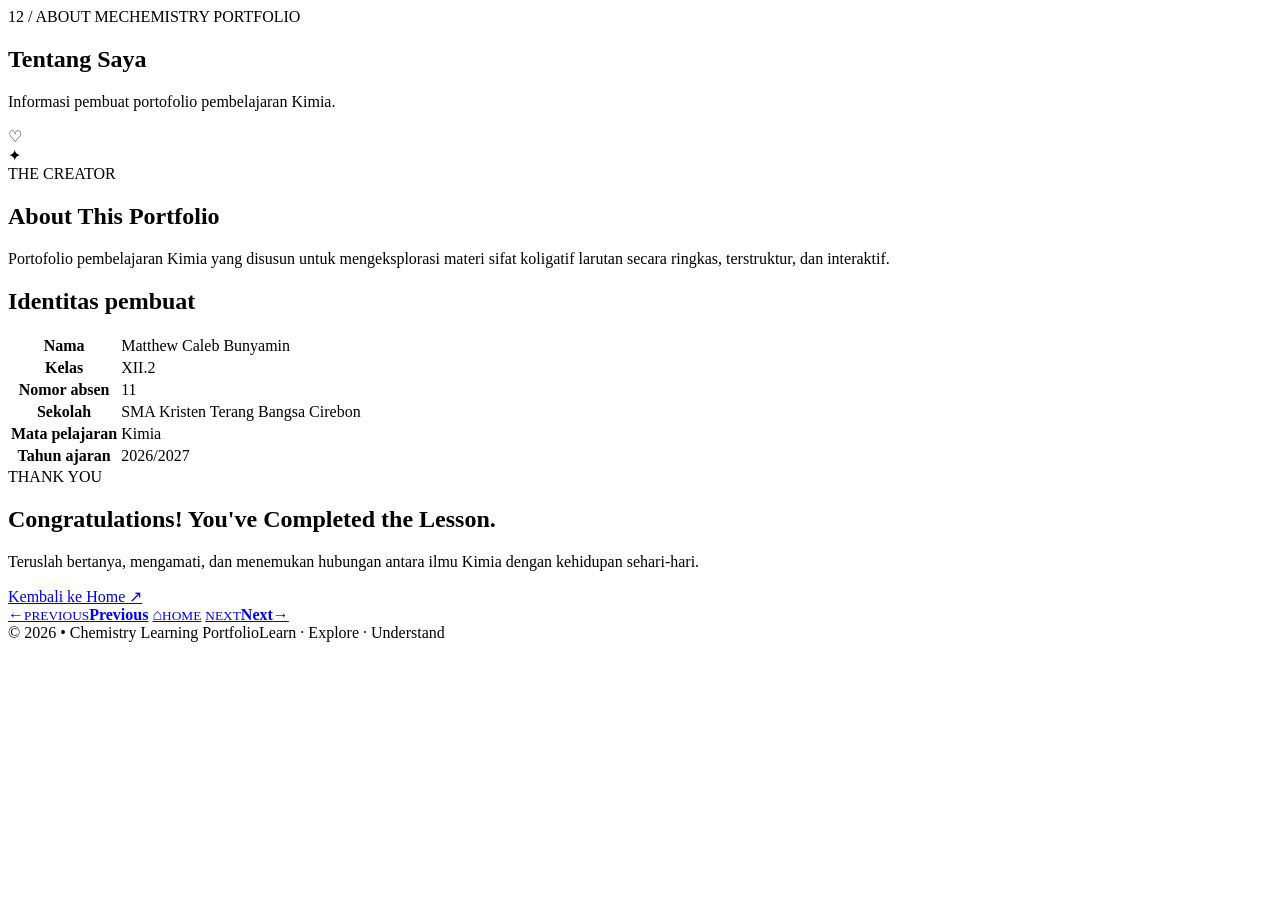
==== tentang-saya.html @ 9805ebd4 "Add files via upload" ====
<!DOCTYPE html>
<html lang="id">
<head>
<meta charset="UTF-8">
<meta name="viewport" content="width=device-width, initial-scale=1.0">
<meta name="description" content="Informasi pembuat portofolio pembelajaran Kimia.">
<title>Tentang Saya | Sifat Koligatif Larutan</title>
<link rel="preconnect" href="https://fonts.googleapis.com">
<link rel="preconnect" href="https://fonts.gstatic.com" crossorigin>
<link href="https://fonts.googleapis.com/css2?family=DM+Sans:wght@400;500;600;700&family=Manrope:wght@400;500;600;700;800&display=swap" rel="stylesheet">
<link rel="stylesheet" href="assets/style.css">
</head>
<body data-page="about">
<div id="site-header"></div>
<main class="page-shell">
  <aside class="sidebar" id="sidebar"></aside>
  <article class="main-panel">
    <div class="page-topline"><span>12 / ABOUT ME</span><span class="reading-time">CHEMISTRY PORTFOLIO</span></div>
    <header class="page-heading"><div><h1>Tentang Saya</h1><p>Informasi pembuat portofolio pembelajaran Kimia.</p></div><span class="heading-icon">♡</span></header>
    <div class="content-area">
<div class="about-hero"><div class="profile-mark">✦</div><span class="eyebrow">THE CREATOR</span><h2>About This Portfolio</h2><p>Portofolio pembelajaran Kimia yang disusun untuk mengeksplorasi materi sifat koligatif larutan secara ringkas, terstruktur, dan interaktif.</p></div>
<div class="section"><h2>Identitas pembuat</h2><div class="table-wrap"><table><tbody>
<tr><th>Nama</th><td>Matthew Caleb Bunyamin</td></tr>
<tr><th>Kelas</th><td>XII.2</td></tr>
<tr><th>Nomor absen</th><td>11</td></tr>
<tr><th>Sekolah</th><td>SMA Kristen Terang Bangsa Cirebon</td></tr>
<tr><th>Mata pelajaran</th><td>Kimia</td></tr>
<tr><th>Tahun ajaran</th><td>2026/2027</td></tr>
</tbody></table></div></div>
<div class="callout"><div><span class="eyebrow">THANK YOU</span><h2>Congratulations! You've Completed the Lesson.</h2><p>Teruslah bertanya, mengamati, dan menemukan hubungan antara ilmu Kimia dengan kehidupan sehari-hari.</p></div><a class="btn light" href="index.html">Kembali ke Home ↗</a></div>
</div>
    <nav class="page-navigation" aria-label="Navigasi halaman">
      <a class="nav-button previous" id="prev-link" href="#"><span>←</span><small>PREVIOUS</small><b id="prev-title">Previous</b></a>
      <a class="nav-home" href="index.html"><span>⌂</span><small>HOME</small></a>
      <a class="nav-button next" id="next-link" href="#"><small>NEXT</small><b id="next-title">Next</b><span>→</span></a>
    </nav>
    <footer class="site-footer"><span>© 2026 • Chemistry Learning Portfolio</span><span>Learn · Explore · Understand</span></footer>
  </article>
</main>
<script src="assets/app.js"></script>
</body>
</html>
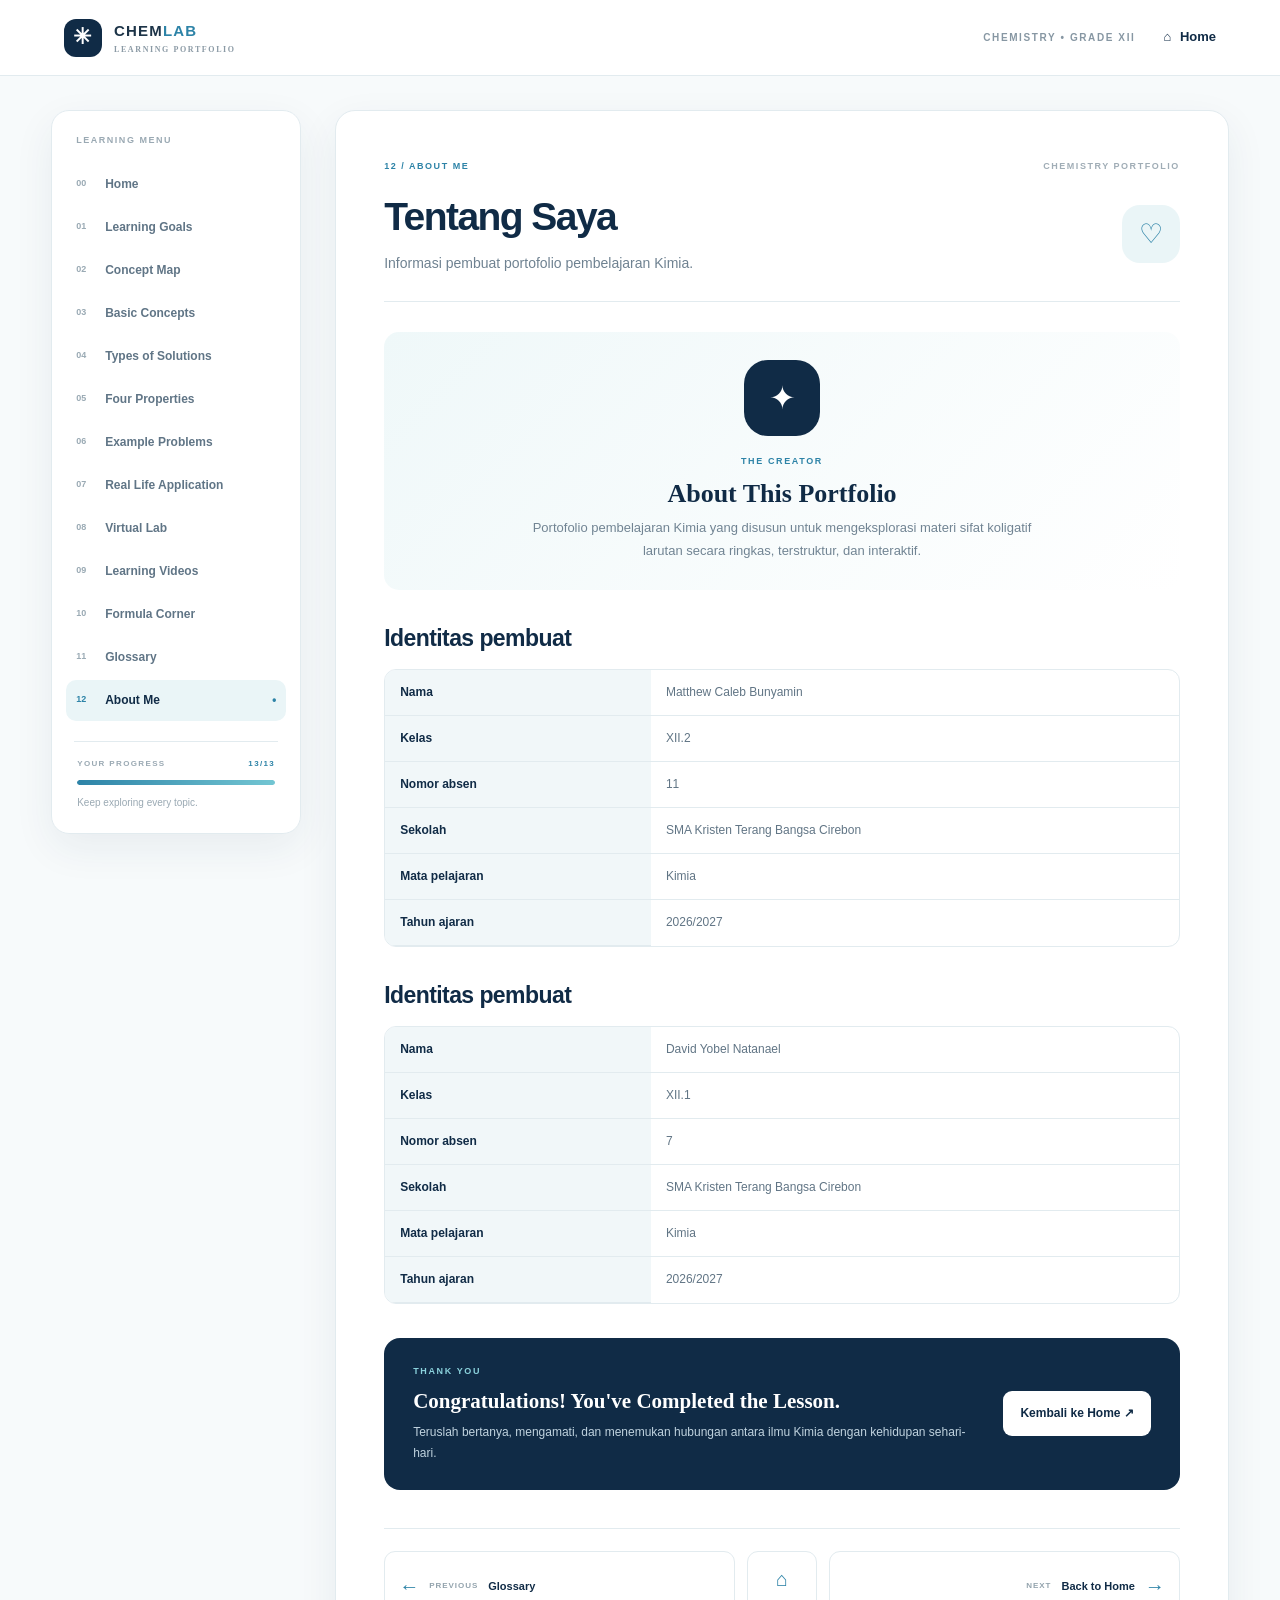
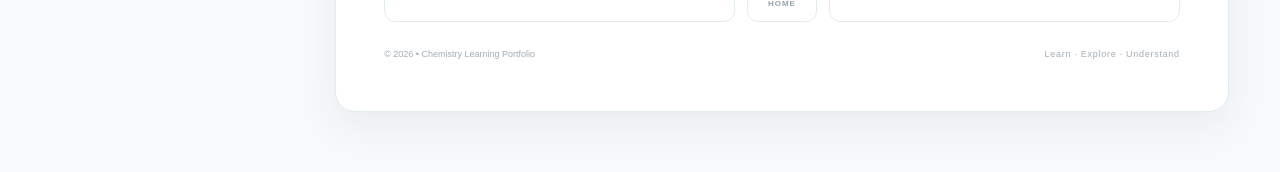
==== commit 7c8c1ead: "tentang-saya.html" ====
--- a/tentang-saya.html
+++ b/tentang-saya.html
@@ -27,6 +27,14 @@
 <tr><th>Mata pelajaran</th><td>Kimia</td></tr>
 <tr><th>Tahun ajaran</th><td>2026/2027</td></tr>
 </tbody></table></div></div>
+<div class="section"><h2>Identitas pembuat</h2><div class="table-wrap"><table><tbody>
+<tr><th>Nama</th><td>David Yobel Natanael</td></tr>
+<tr><th>Kelas</th><td>XII.1</td></tr>
+<tr><th>Nomor absen</th><td>7</td></tr>
+<tr><th>Sekolah</th><td>SMA Kristen Terang Bangsa Cirebon</td></tr>
+<tr><th>Mata pelajaran</th><td>Kimia</td></tr>
+<tr><th>Tahun ajaran</th><td>2026/2027</td></tr>
+</tbody></table></div></div>
 <div class="callout"><div><span class="eyebrow">THANK YOU</span><h2>Congratulations! You've Completed the Lesson.</h2><p>Teruslah bertanya, mengamati, dan menemukan hubungan antara ilmu Kimia dengan kehidupan sehari-hari.</p></div><a class="btn light" href="index.html">Kembali ke Home ↗</a></div>
 </div>
     <nav class="page-navigation" aria-label="Navigasi halaman">
@@ -39,4 +47,4 @@
 </main>
 <script src="assets/app.js"></script>
 </body>
-</html>+</html>
--- a/assets/style.css
+++ b/assets/style.css
@@ -0,0 +1,6 @@
+
+:root{--navy:#102b46;--navy2:#183e5d;--blue:#2d83a7;--cyan:#73c6d3;--pale:#eaf5f7;--paper:#f7fafb;--ink:#1d3448;--muted:#6f8291;--line:#e2ebef;--white:#fff;--shadow:0 14px 40px rgba(22,55,78,.07)}
+*{box-sizing:border-box}html{scroll-behavior:smooth}body{margin:0;background:var(--paper);color:var(--ink);font-family:"DM Sans",sans-serif;font-size:15px;line-height:1.75}a{color:inherit;text-decoration:none}.topbar{height:76px;background:#fff;border-bottom:1px solid var(--line);display:flex;align-items:center;justify-content:space-between;padding:0 clamp(20px,5vw,76px);position:sticky;top:0;z-index:20}.brand{display:flex;align-items:center;gap:12px;font-family:Manrope,sans-serif;font-weight:800;letter-spacing:.08em;font-size:15px;line-height:1.2}.brand-symbol{width:38px;height:38px;border-radius:12px;background:var(--navy);color:#fff;display:grid;place-items:center;font-size:22px}.brand-accent{color:var(--blue)}.brand small{display:block;font:600 8px "DM Sans";letter-spacing:.2em;color:#8b9aa5;margin-top:5px}.top-actions{display:flex;align-items:center;gap:28px}.top-caption{font-size:10px;font-weight:700;letter-spacing:.16em;color:#8797a3}.top-home{font-weight:700;color:var(--navy);font-size:13px}.top-home span{margin-left:5px}.menu-toggle{display:none;border:0;background:var(--pale);border-radius:9px;padding:9px 12px;color:var(--navy);font-size:18px}.page-shell{max-width:1440px;margin:auto;display:grid;grid-template-columns:250px minmax(0,1fr);gap:34px;padding:34px clamp(18px,4vw,60px) 60px}.sidebar{align-self:start;position:sticky;top:105px;background:#fff;border:1px solid var(--line);border-radius:18px;padding:22px 14px;box-shadow:var(--shadow)}.sidebar-label,.progress-head{font-size:9px;letter-spacing:.17em;font-weight:800;color:#9aa9b3;padding:0 10px 13px}.side-link{display:flex;align-items:center;gap:10px;padding:10px 10px;border-radius:10px;font-size:12px;font-weight:600;color:#607586;margin:2px 0;transition:.2s}.side-link:hover{background:#f2f8fa;color:var(--navy)}.side-link.active{background:#eaf5f7;color:var(--navy);font-weight:800}.side-number{font-size:9px;color:#9aaab4;font-weight:700;width:19px}.side-link.active .side-number{color:var(--blue)}.side-link i{margin-left:auto;color:var(--blue)}.sidebar-progress{margin:20px 8px 0;padding:15px 3px 0;border-top:1px solid var(--line)}.progress-head{display:flex;justify-content:space-between;padding:0 0 9px;font-size:8px}.progress-head b{color:var(--blue)}.progress-track{height:5px;background:#edf2f4;border-radius:20px;overflow:hidden}.progress-track span{height:100%;display:block;background:linear-gradient(90deg,var(--blue),var(--cyan));border-radius:20px}.sidebar-progress small{display:block;color:#9aa9b3;font-size:10px;margin-top:9px}.main-panel{min-width:0;background:#fff;border:1px solid var(--line);border-radius:20px;padding:clamp(22px,4vw,48px);box-shadow:var(--shadow)}.page-topline{display:flex;justify-content:space-between;gap:12px;color:var(--blue);font-size:9px;font-weight:800;letter-spacing:.17em}.reading-time{color:#a0adb6}.page-heading{display:flex;align-items:center;justify-content:space-between;gap:20px;padding:19px 0 26px;border-bottom:1px solid var(--line);margin-bottom:30px}.page-heading h1{font:800 clamp(27px,4vw,39px)/1.2 Manrope,sans-serif;color:var(--navy);margin:0 0 10px;letter-spacing:-.04em}.page-heading p{margin:0;color:var(--muted);max-width:650px;font-size:14px}.heading-icon{width:58px;height:58px;flex:none;border-radius:18px;background:var(--pale);display:grid;place-items:center;color:var(--blue);font-size:27px}.content-area{min-height:400px}.eyebrow{display:block;color:var(--blue);font-size:9px;font-weight:800;letter-spacing:.18em;margin-bottom:9px}.section{margin:34px 0}.section h2,.section-heading h2{font:800 23px/1.3 Manrope,sans-serif;color:var(--navy);margin:0 0 13px;letter-spacing:-.025em}.section p{color:#617585}.section-heading{display:flex;align-items:end;justify-content:space-between;gap:25px;margin:12px 0 22px}.section-heading p{max-width:330px;font-size:12px;color:var(--muted);margin:0}.hero{display:grid;grid-template-columns:1.15fr .85fr;gap:25px;align-items:center;background:linear-gradient(120deg,#f1f8fa,#fff);border-radius:18px;padding:clamp(24px,4vw,44px);overflow:hidden;min-height:350px}.pill,.tag{display:inline-block;background:#e8f4f6;color:#2c7895;border-radius:30px;padding:6px 11px;font-size:9px;font-weight:800;letter-spacing:.1em}.hero h1{font:800 clamp(38px,6vw,62px)/1.04 Manrope,sans-serif;letter-spacing:-.06em;color:var(--navy);margin:18px 0 10px}.hero h1 span{color:var(--blue)}.hero-copy>p{max-width:470px;color:#657b8b;font-size:14px}.hero-copy .lead{font-weight:700;color:#34556c;margin:0 0 8px}.button-row{display:flex;gap:10px;flex-wrap:wrap;margin-top:24px}.btn{display:inline-flex;align-items:center;gap:12px;padding:12px 17px;border-radius:9px;font-size:12px;font-weight:800;transition:.2s}.btn:hover{transform:translateY(-2px)}.btn.primary{background:var(--navy);color:#fff}.btn.secondary{border:1px solid #d8e6eb;color:var(--navy);background:#fff}.hero-art{height:270px;position:relative;display:grid;place-items:center}.orb{position:absolute;border-radius:50%;filter:blur(1px)}.orb-one{width:220px;height:220px;background:linear-gradient(145deg,#c4e8eb,#e8f5f6);right:12%;top:8%}.orb-two{width:110px;height:110px;background:linear-gradient(145deg,#4b9ab5,#a5dce0);left:9%;bottom:8%;opacity:.8}.molecule{width:190px;height:190px;border:1px solid #78b8c8;border-radius:50%;position:relative;z-index:1;transform:rotate(-25deg)}.molecule:before,.molecule:after{content:"";position:absolute;inset:30px -20px;border:1px solid #5c9db3;border-radius:50%;transform:rotate(60deg)}.molecule:after{transform:rotate(-60deg)}.molecule span{position:absolute;width:19px;height:19px;border-radius:50%;background:#2d83a7;box-shadow:0 0 0 7px #d8eef0;z-index:2}.molecule span:nth-child(1){top:8px;left:84px}.molecule span:nth-child(2){bottom:30px;left:18px;background:#6ebbc8}.molecule span:nth-child(3){bottom:27px;right:17px;background:#183e5d}.molecule i{position:absolute;width:34px;height:34px;border-radius:50%;background:#fff;border:8px solid #80cbd2;left:78px;top:78px;z-index:3}.art-label{position:absolute;right:0;bottom:5px;background:#fff;border:1px solid var(--line);border-radius:10px;padding:9px 13px;font-size:8px;letter-spacing:.15em;color:#92a1aa;box-shadow:var(--shadow)}.art-label b{color:var(--navy);font-size:11px}.grid{display:grid;gap:14px}.grid.four{grid-template-columns:repeat(4,1fr)}.grid.two{grid-template-columns:repeat(2,1fr)}.topic-card,.info-card,.solution-card,.application-card,.video-card,.formula-card{border:1px solid var(--line);border-radius:14px;background:#fff;transition:.2s}.topic-card{padding:19px;position:relative;min-height:180px}.topic-card:hover,.video-card:hover{transform:translateY(-3px);box-shadow:var(--shadow);border-color:#c4dfe6}.card-icon{width:38px;height:38px;display:grid;place-items:center;background:var(--pale);border-radius:11px;color:var(--blue);font-size:19px;margin-bottom:14px}.topic-card small{position:absolute;right:17px;top:20px;color:#a6b4bc;font-size:10px;font-weight:800}.topic-card h3,.info-card h3,.solution-card h3,.application-card h3,.video-card h3{font:800 14px/1.4 Manrope,sans-serif;color:var(--navy);margin:0 0 7px}.topic-card p,.info-card p,.solution-card p,.application-card p,.video-card p{font-size:12px;color:var(--muted);margin:0}.callout{margin:34px 0 8px;background:var(--navy);border-radius:16px;padding:26px 29px;color:#fff;display:flex;align-items:center;justify-content:space-between;gap:20px}.callout .eyebrow{color:#8bd2dc}.callout h2{font:800 21px Manrope;margin:0 0 8px}.callout p{font-size:12px;color:#c0d3df;margin:0;max-width:560px}.btn.light{background:#fff;color:var(--navy);white-space:nowrap}.intro-card{display:flex;align-items:center;gap:22px;padding:25px;border-radius:15px;background:#f1f8fa}.big-number{font:800 55px Manrope;color:#a5d7df}.intro-card h2{font:800 22px Manrope;color:var(--navy);margin:0 0 8px}.intro-card p{margin:0;color:#637b8b;font-size:13px}.info-card{padding:21px}.info-card .card-icon{font-size:13px;font-weight:800}.note{margin:24px 0;padding:16px 19px;background:#f0f7f8;border-left:3px solid var(--cyan);border-radius:0 10px 10px 0;color:#587080;font-size:12px}.note b{color:var(--navy)}.concept-map{background:#f6fafb;border:1px solid var(--line);border-radius:16px;padding:30px 20px;text-align:center}.map-root{max-width:370px;margin:auto;background:var(--navy);color:#fff;padding:18px;border-radius:12px;font:800 15px Manrope}.map-root small{display:block;font:400 11px "DM Sans";color:#c3dce4;margin-top:5px}.map-line{height:32px;width:1px;background:#9dcbd4;margin:auto}.map-branch{display:grid;grid-template-columns:repeat(3,1fr);gap:13px;position:relative}.map-node{background:#fff;border:1px solid #dce9ed;border-radius:12px;padding:17px 12px;display:flex;flex-direction:column;gap:8px;font-size:11px;color:#637887}.map-node b{color:var(--blue);font:800 12px Manrope;margin-bottom:4px}.map-node a{color:#587080}.map-node a:hover{color:var(--blue);text-decoration:underline}.map-bottom{display:inline-block;margin-top:20px;background:#e3f2f4;color:#387d94;padding:9px 17px;border-radius:30px;font-size:10px;font-weight:700}.definition{display:flex;gap:16px;align-items:flex-start;background:#f1f8fa;padding:22px;border-radius:14px;margin:18px 0}.definition-mark{font:800 48px Georgia;color:#6bb7c4;line-height:1}.definition p{font:600 16px/1.65 Manrope;color:#24445a;margin:0}.table-wrap{overflow-x:auto;border:1px solid var(--line);border-radius:12px;margin:15px 0}table{width:100%;border-collapse:collapse;font-size:12px;min-width:460px}th,td{text-align:left;padding:12px 15px;border-bottom:1px solid var(--line)}th{background:#f1f7f9;color:var(--navy);font-weight:800}td{color:#617585}tr:last-child td{border-bottom:0}.solution-card{padding:22px}.solution-top{width:43px;height:43px;border-radius:12px;display:grid;place-items:center;font:800 19px Manrope;margin-bottom:13px}.electrolyte{background:#e3f2f4;color:#2b8299}.nonelectrolyte{background:#f0eefb;color:#7465a6}.solution-card ul{padding-left:18px;color:#526b7b;font-size:12px}.property-block{display:grid;grid-template-columns:54px 1fr;gap:18px;padding:25px 0;border-bottom:1px solid var(--line);scroll-margin-top:100px}.property-block:first-child{padding-top:0}.property-block:last-of-type{border-bottom:0}.property-number{width:45px;height:45px;border-radius:13px;background:var(--pale);color:var(--blue);display:grid;place-items:center;font:800 14px Manrope}.property-block h2{font:800 22px Manrope;color:var(--navy);margin:0 0 10px}.property-block p{font-size:13px;color:#617585}.formula{display:inline-block;background:#102b46;color:#fff;border-radius:10px;padding:13px 20px;font:700 19px Manrope;margin:10px 0}.muted{font-size:11px!important;color:#8a9aa4!important}.problem{border:1px solid var(--line);border-radius:14px;padding:21px;margin:16px 0}.problem h3{font:800 16px Manrope;color:var(--navy);margin:12px 0 7px}.problem>p{font-size:13px;color:#607585}.solution{background:#f5f9fa;border-radius:10px;padding:15px 18px;margin-top:14px;font-size:12px;color:#5d7280}.solution b{color:var(--navy)}.solution ol{padding-left:20px;margin-bottom:0}.solution li{padding:3px 0}.application-card{overflow:hidden}.app-visual{height:120px;display:grid;place-items:center;font-size:52px;background:linear-gradient(135deg,#e7f4f5,#f5f9fa)}.app-body{padding:18px}.app-body .tag{font-size:8px}.app-body h3{margin-top:10px}.app-body p{font-size:12px}.lab-item{display:grid;grid-template-columns:48px 1fr;gap:18px;padding:22px 0;border-bottom:1px solid var(--line)}.lab-index{width:42px;height:42px;background:var(--navy);color:#fff;border-radius:12px;display:grid;place-items:center;font:800 13px Manrope}.lab-item h3{font:800 17px Manrope;color:var(--navy);margin:0 0 10px}.lab-item p,.lab-item li{font-size:12px;color:#617585}.lab-item ol{padding-left:20px}.safety{background:#fff7e9;padding:10px 13px;border-radius:8px;color:#87652c!important}.video-grid{display:grid;grid-template-columns:repeat(2,1fr);gap:15px}.video-card{padding:13px}.video-thumb{height:125px;border-radius:10px;background:linear-gradient(135deg,#143b59,#3e91a8);display:grid;place-items:center;color:#fff;font-size:27px;position:relative}.video-thumb small{position:absolute;right:12px;top:8px;font-size:10px;color:#b9d9e1}.video-card h3{margin:13px 2px 5px}.video-card p{margin:0 2px 10px}.video-card>span{font-size:10px;color:var(--blue);font-weight:800}.formula-grid{display:grid;grid-template-columns:repeat(2,1fr);gap:14px}.formula-card{padding:20px}.formula-card>span{font-size:9px;color:var(--blue);font-weight:800;letter-spacing:.12em}.formula-card .formula{display:block;text-align:center;margin:15px 0 9px;font-size:18px}.formula-card p{font-size:11px;text-align:center;color:#718493}.symbol-list{display:grid;grid-template-columns:repeat(2,1fr);gap:9px}.symbol-list span{background:#f5f9fa;border-radius:8px;padding:10px 12px;font-size:11px;color:#637887}.symbol-list b{color:var(--navy);display:inline-block;min-width:42px}.glossary-list{display:grid;grid-template-columns:repeat(2,1fr);gap:10px}.glossary-list>div{padding:14px 16px;border:1px solid var(--line);border-radius:10px}.glossary-list b{color:var(--navy);font:800 12px Manrope}.glossary-list p{margin:5px 0 0;font-size:11px;color:#718493}.about-hero{text-align:center;padding:28px;background:linear-gradient(135deg,#eff8f9,#fff);border-radius:15px}.profile-mark{width:76px;height:76px;border-radius:24px;background:var(--navy);color:#fff;display:grid;place-items:center;margin:0 auto 18px;font-size:32px}.about-hero h2{font:800 26px Manrope;color:var(--navy);margin:0 0 8px}.about-hero p{max-width:500px;margin:auto;color:#718493;font-size:13px}.page-navigation{display:grid;grid-template-columns:1fr 70px 1fr;gap:12px;border-top:1px solid var(--line);margin-top:38px;padding-top:22px;align-items:stretch}.nav-button,.nav-home{border:1px solid var(--line);border-radius:11px;padding:10px 14px;display:flex;align-items:center;gap:10px;color:var(--navy);transition:.2s}.nav-button:hover,.nav-home:hover{border-color:#9ccbd5;background:#f5fafb}.nav-button small,.nav-home small{font-size:8px;letter-spacing:.12em;color:#93a3ad;font-weight:800}.nav-button b{font-size:11px}.nav-button.next{justify-content:flex-end;text-align:right}.nav-button>span{font-size:20px;color:var(--blue)}.nav-home{justify-content:center;flex-direction:column;gap:0;color:var(--blue)}.nav-home span{font-size:20px}.disabled{opacity:.45;pointer-events:none}.site-footer{display:flex;justify-content:space-between;gap:12px;margin-top:25px;color:#a0adb6;font-size:9px}.site-footer span:last-child{letter-spacing:.08em}
+@media(max-width:1050px){.page-shell{grid-template-columns:220px minmax(0,1fr);gap:18px}.grid.four{grid-template-columns:repeat(2,1fr)}}
+@media(max-width:760px){.topbar{height:65px;padding:0 18px}.menu-toggle{display:block}.top-caption{display:none}.top-actions{gap:12px}.page-shell{display:block;padding:15px 12px 35px}.sidebar{display:none;position:fixed;z-index:30;top:72px;left:12px;right:12px;max-height:75vh;overflow:auto;box-shadow:0 20px 50px #102b4630}.sidebar.open{display:block}.main-panel{padding:22px 17px;border-radius:15px}.page-heading{padding:16px 0 20px}.heading-icon{width:44px;height:44px;border-radius:13px}.page-heading h1{font-size:27px}.page-heading p{font-size:12px}.reading-time{display:none}.hero{grid-template-columns:1fr;padding:24px;min-height:auto}.hero-art{height:190px;grid-row:1}.hero-copy{grid-row:2}.hero h1{font-size:43px}.orb-one{width:165px;height:165px}.molecule{width:145px;height:145px}.molecule i{left:58px;top:58px}.molecule span:nth-child(1){left:63px}.section-heading{display:block}.section-heading p{margin-top:8px}.grid.four,.grid.two,.video-grid,.formula-grid,.glossary-list{grid-template-columns:1fr 1fr}.topic-card{min-height:160px;padding:14px}.topic-card h3{font-size:12px}.topic-card p{font-size:11px}.callout{display:block;padding:22px}.callout .btn{margin-top:18px}.map-branch{grid-template-columns:1fr}.map-line{height:20px}.property-block{grid-template-columns:38px 1fr;gap:12px}.property-number{width:36px;height:36px}.property-block h2{font-size:19px}.lab-item{grid-template-columns:38px 1fr;gap:12px}.lab-index{width:35px;height:35px}.symbol-list{grid-template-columns:1fr}.site-footer{display:block}.site-footer span{display:block;margin:4px 0}.page-navigation{grid-template-columns:1fr 54px 1fr;gap:6px}.nav-button{padding:9px 7px;gap:5px}.nav-button b{font-size:9px}.nav-button small,.nav-home small{font-size:7px}.intro-card{align-items:flex-start;padding:18px;gap:12px}.big-number{font-size:39px}.definition p{font-size:13px}}
+@media(max-width:390px){.grid.four,.grid.two,.video-grid,.formula-grid,.glossary-list{grid-template-columns:1fr}.top-home span{display:none}.page-navigation{grid-template-columns:1fr 45px 1fr}.nav-button b{max-width:80px;overflow:hidden;text-overflow:ellipsis;white-space:nowrap}}
